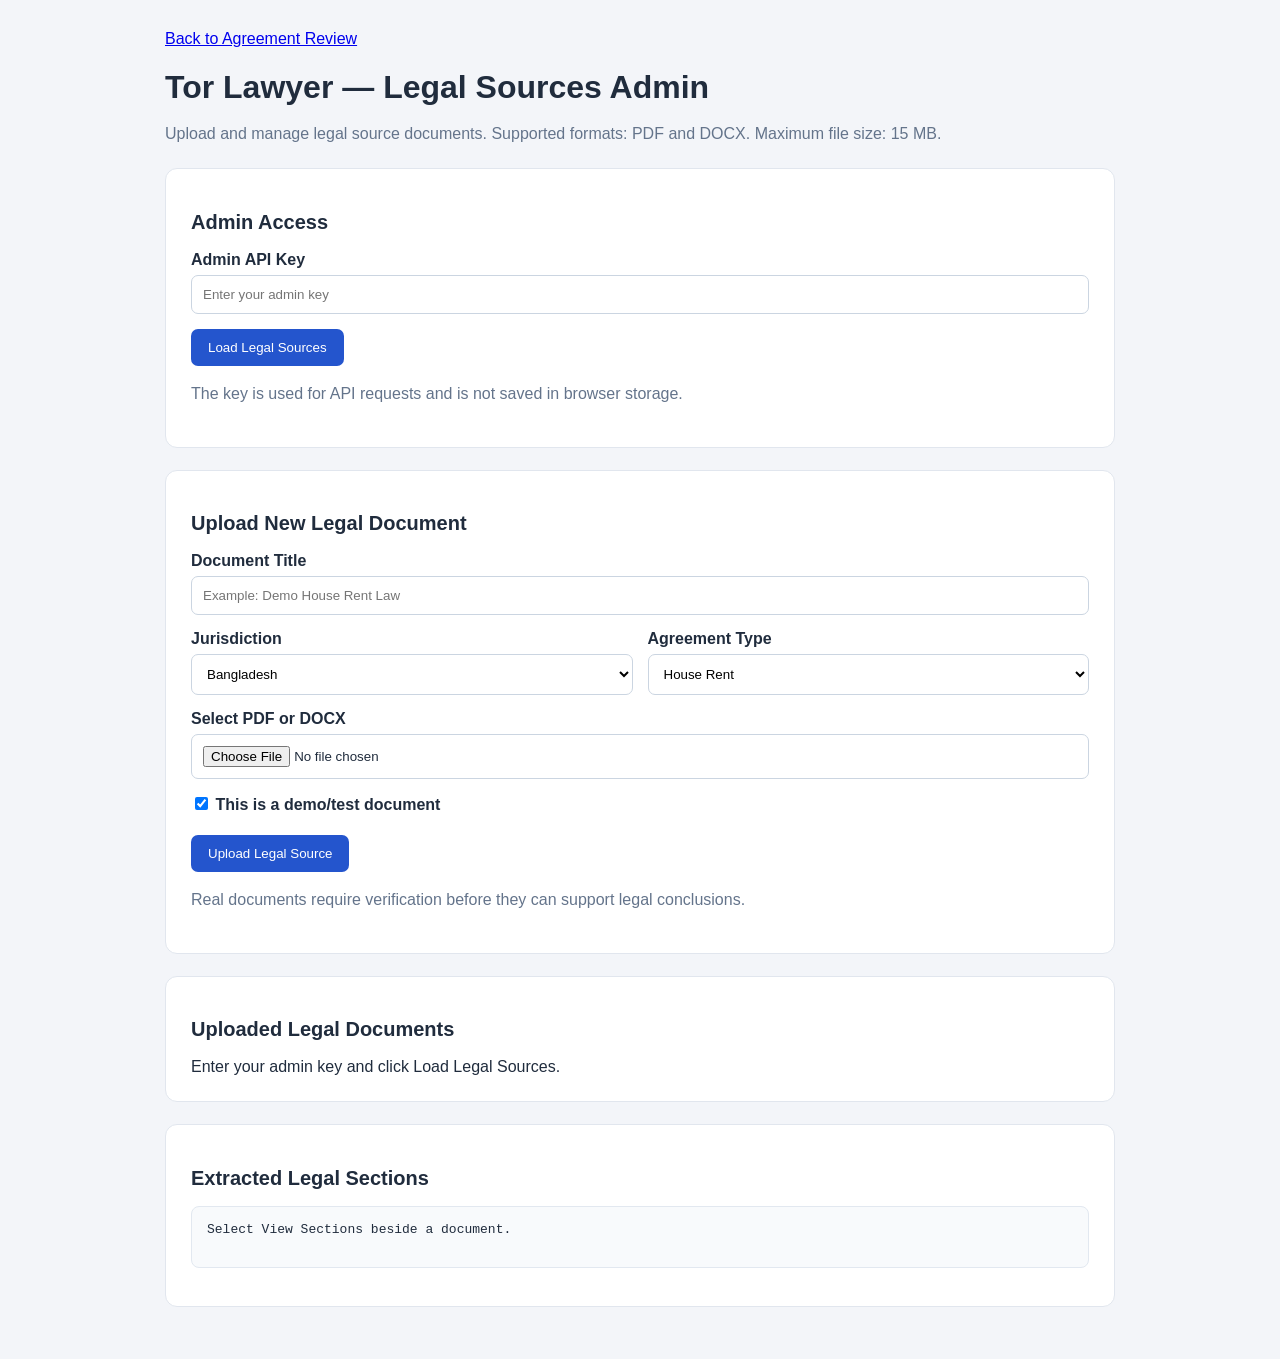
==== app/templates/admin_laws.html @ 07ab3e7b "added admin section and legal source" ====
<!DOCTYPE html>
<html lang="en">
<head>
    <meta charset="UTF-8">
    <meta name="viewport"
          content="width=device-width, initial-scale=1">

    <title>Legal Sources Admin | Tor Lawyer</title>

    <style>
        * { box-sizing: border-box; }

        body {
            margin: 0;
            padding: 30px 18px;
            background: #f3f5f9;
            color: #202c3d;
            font-family: Arial, sans-serif;
        }

        main {
            max-width: 950px;
            margin: auto;
        }

        .card {
            background: white;
            border: 1px solid #e1e6ee;
            border-radius: 12px;
            padding: 25px;
            margin: 22px 0;
        }

        h1 { margin-bottom: 8px; }
        h2 { font-size: 20px; }
        p { line-height: 1.5; }

        .muted { color: #64748b; }

        label {
            display: block;
            font-weight: 600;
            margin: 15px 0 6px;
        }

        input, select {
            width: 100%;
            padding: 11px;
            border: 1px solid #cbd5e1;
            border-radius: 7px;
            background: white;
        }

        input[type="checkbox"] {
            width: auto;
        }

        button {
            padding: 11px 17px;
            border: 0;
            background: #2455cd;
            color: white;
            border-radius: 7px;
            cursor: pointer;
            margin-top: 15px;
        }

        button:hover { background: #163e9e; }

        .small-button {
            padding: 8px 11px;
            font-size: 13px;
            margin: 3px;
        }

        .row {
            display: grid;
            grid-template-columns: 1fr 1fr;
            gap: 15px;
        }

        .document {
            padding: 15px 0;
            border-bottom: 1px solid #e1e6ee;
        }

        .document:last-child {
            border-bottom: none;
        }

        .document-title {
            font-weight: bold;
            margin-bottom: 5px;
        }

        pre {
            white-space: pre-wrap;
            overflow-wrap: anywhere;
            background: #f8fafc;
            border: 1px solid #e2e8f0;
            border-radius: 8px;
            padding: 15px;
            max-height: 450px;
            overflow-y: auto;
        }

        #status {
            white-space: pre-wrap;
            margin-top: 15px;
        }

        @media (max-width: 650px) {
            .row { grid-template-columns: 1fr; }
            .card { padding: 18px; }
        }
    </style>
</head>

<body>
<main>

    <a href="/review">Back to Agreement Review</a>

    <h1>Tor Lawyer — Legal Sources Admin</h1>

    <p class="muted">
        Upload and manage legal source documents.
        Supported formats: PDF and DOCX.
        Maximum file size: 15 MB.
    </p>

    <!-- ADMIN KEY -->

    <section class="card">
        <h2>Admin Access</h2>

        <label for="adminKey">Admin API Key</label>
        <input
            type="password"
            id="adminKey"
            autocomplete="off"
            placeholder="Enter your admin key"
        >

        <button type="button" id="loadButton">
            Load Legal Sources
        </button>

        <p class="muted">
            The key is used for API requests and is
            not saved in browser storage.
        </p>
    </section>

    <!-- UPLOAD DOCUMENT -->

    <section class="card">
        <h2>Upload New Legal Document</h2>

        <form id="uploadForm">

            <label for="title">Document Title</label>
            <input
                type="text"
                id="title"
                required
                minlength="3"
                maxlength="200"
                placeholder="Example: Demo House Rent Law"
            >

            <div class="row">

                <div>
                    <label for="jurisdiction">
                        Jurisdiction
                    </label>

                    <select id="jurisdiction">
                        <option value="BD">Bangladesh</option>
                        <option value="IN">India</option>
                        <option value="GB">United Kingdom</option>
                        <option value="US">United States</option>
                    </select>
                </div>

                <div>
                    <label for="agreementType">
                        Agreement Type
                    </label>

                    <select id="agreementType">
                        <option value="house_rent">
                            House Rent
                        </option>
                        <option value="employment">
                            Employment
                        </option>
                        <option value="service">
                            Service / Freelance
                        </option>
                    </select>
                </div>

            </div>

            <label for="lawFile">Select PDF or DOCX</label>

            <input
                type="file"
                id="lawFile"
                accept=".pdf,.docx"
                required
            >

            <label>
                <input
                    type="checkbox"
                    id="isDemo"
                    checked
                >
                This is a demo/test document
            </label>

            <button type="submit">
                Upload Legal Source
            </button>
        </form>

        <p class="muted">
            Real documents require verification before
            they can support legal conclusions.
        </p>
    </section>

    <!-- SAVED DOCUMENTS -->

    <section class="card">
        <h2>Uploaded Legal Documents</h2>

        <div id="documentList">
            Enter your admin key and click
            Load Legal Sources.
        </div>
    </section>

    <!-- DOCUMENT DETAILS -->

    <section class="card">
        <h2>Extracted Legal Sections</h2>

        <pre id="documentDetails">
Select View Sections beside a document.
        </pre>
    </section>

    <p id="status" role="status" aria-live="polite"></p>

</main>

<script>
    const API = "/admin/legal-sources/";

    const getElement = (id) =>
        document.getElementById(id);

    function getHeaders() {
        const key = getElement("adminKey").value.trim();

        if (!key) {
            throw new Error("Enter your admin key first.");
        }

        return {
            "X-Admin-Key": key
        };
    }

    function setStatus(message) {
        getElement("status").textContent = message;
    }

    async function apiRequest(path, options = {}) {
        const response = await fetch(API + path, {
            ...options,
            cache: "no-store",
            headers: {
                ...getHeaders(),
                ...(options.headers || {})
            }
        });

        const data = await response.json();

        if (!response.ok) {
            throw new Error(
                typeof data.detail === "string"
                    ? data.detail
                    : JSON.stringify(data.detail)
            );
        }

        return data;
    }

    // ------------------------------------
    // UPLOAD LEGAL DOCUMENT
    // ------------------------------------

    getElement("uploadForm").addEventListener(
        "submit",
        async (event) => {
            event.preventDefault();

            const file = getElement("lawFile").files[0];

            if (!file) {
                setStatus("Please select a document.");
                return;
            }

            if (file.size > 15 * 1024 * 1024) {
                setStatus("File exceeds the 15 MB limit.");
                return;
            }

            const formData = new FormData();

            formData.append(
                "title",
                getElement("title").value
            );

            formData.append(
                "jurisdiction",
                getElement("jurisdiction").value
            );

            formData.append(
                "agreement_type",
                getElement("agreementType").value
            );

            formData.append(
                "is_demo",
                getElement("isDemo").checked
            );

            formData.append("file", file);

            try {
                setStatus("Uploading document...");

                const result = await apiRequest("", {
                    method: "POST",
                    body: formData
                });

                setStatus(result.message);

                getElement("uploadForm").reset();

                await loadDocuments();

            } catch (error) {
                setStatus("Error: " + error.message);
            }
        }
    );

    // ------------------------------------
    // LOAD LEGAL DOCUMENTS
    // ------------------------------------

    async function loadDocuments() {
        const result = await apiRequest("");

        const container = getElement("documentList");
        container.replaceChildren();

        if (result.documents.length === 0) {
            container.textContent =
                "No legal documents uploaded yet.";
            return;
        }

        for (const doc of result.documents) {
            const item = document.createElement("div");
            item.className = "document";

            const title = document.createElement("div");
            title.className = "document-title";
            title.textContent = doc.title;

            const info = document.createElement("p");
            info.className = "muted";
            info.textContent =
                `${doc.jurisdiction} | ` +
                `${doc.agreement_type} | ` +
                `Version ${doc.version} | ` +
                `${doc.verification_status}`;

            const viewButton =
                document.createElement("button");

            viewButton.type = "button";
            viewButton.className = "small-button";
            viewButton.textContent = "View Sections";

            viewButton.onclick = () =>
                viewDocument(doc.document_id);

            const replacement =
                document.createElement("input");

            replacement.type = "file";
            replacement.accept = ".pdf,.docx";

            const replaceButton =
                document.createElement("button");

            replaceButton.type = "button";
            replaceButton.className = "small-button";
            replaceButton.textContent = "Replace Document";

            replaceButton.onclick = () =>
                replaceDocument(
                    doc.document_id,
                    replacement.files[0]
                );

            item.append(
                title,
                info,
                viewButton,
                replacement,
                replaceButton
            );

            container.appendChild(item);
        }
    }

    // ------------------------------------
    // VIEW EXTRACTED SECTIONS
    // ------------------------------------

    async function viewDocument(documentId) {
        try {
            const data = await apiRequest(documentId);

            const lines = [
                `Title: ${data.source.title}`,
                `Version: ${data.source.version}`,
                `Status: ${data.source.verification_status}`,
                `Sections: ${data.sections.length}`,
                ""
            ];

            for (const section of data.sections) {
                lines.push(section.heading);
                lines.push(section.content);
                lines.push(
                    `Page: ${section.page_start ?? "N/A"}`
                );
                lines.push("");
            }

            getElement("documentDetails").textContent =
                lines.join("\n");

        } catch (error) {
            setStatus("Error: " + error.message);
        }
    }

    // ------------------------------------
    // REPLACE LEGAL DOCUMENT
    // ------------------------------------

    async function replaceDocument(documentId, file) {
        if (!file) {
            setStatus("Select a replacement file first.");
            return;
        }

        if (file.size > 15 * 1024 * 1024) {
            setStatus("File exceeds the 15 MB limit.");
            return;
        }

        const formData = new FormData();
        formData.append("file", file);

        try {
            const result = await apiRequest(
                `${documentId}/replace`,
                {
                    method: "POST",
                    body: formData
                }
            );

            setStatus(result.message);
            await loadDocuments();

        } catch (error) {
            setStatus("Error: " + error.message);
        }
    }

    getElement("loadButton").onclick = async () => {
        try {
            await loadDocuments();
            setStatus("Legal sources loaded.");
        } catch (error) {
            setStatus("Error: " + error.message);
        }
    };
</script>

</body>
</html>
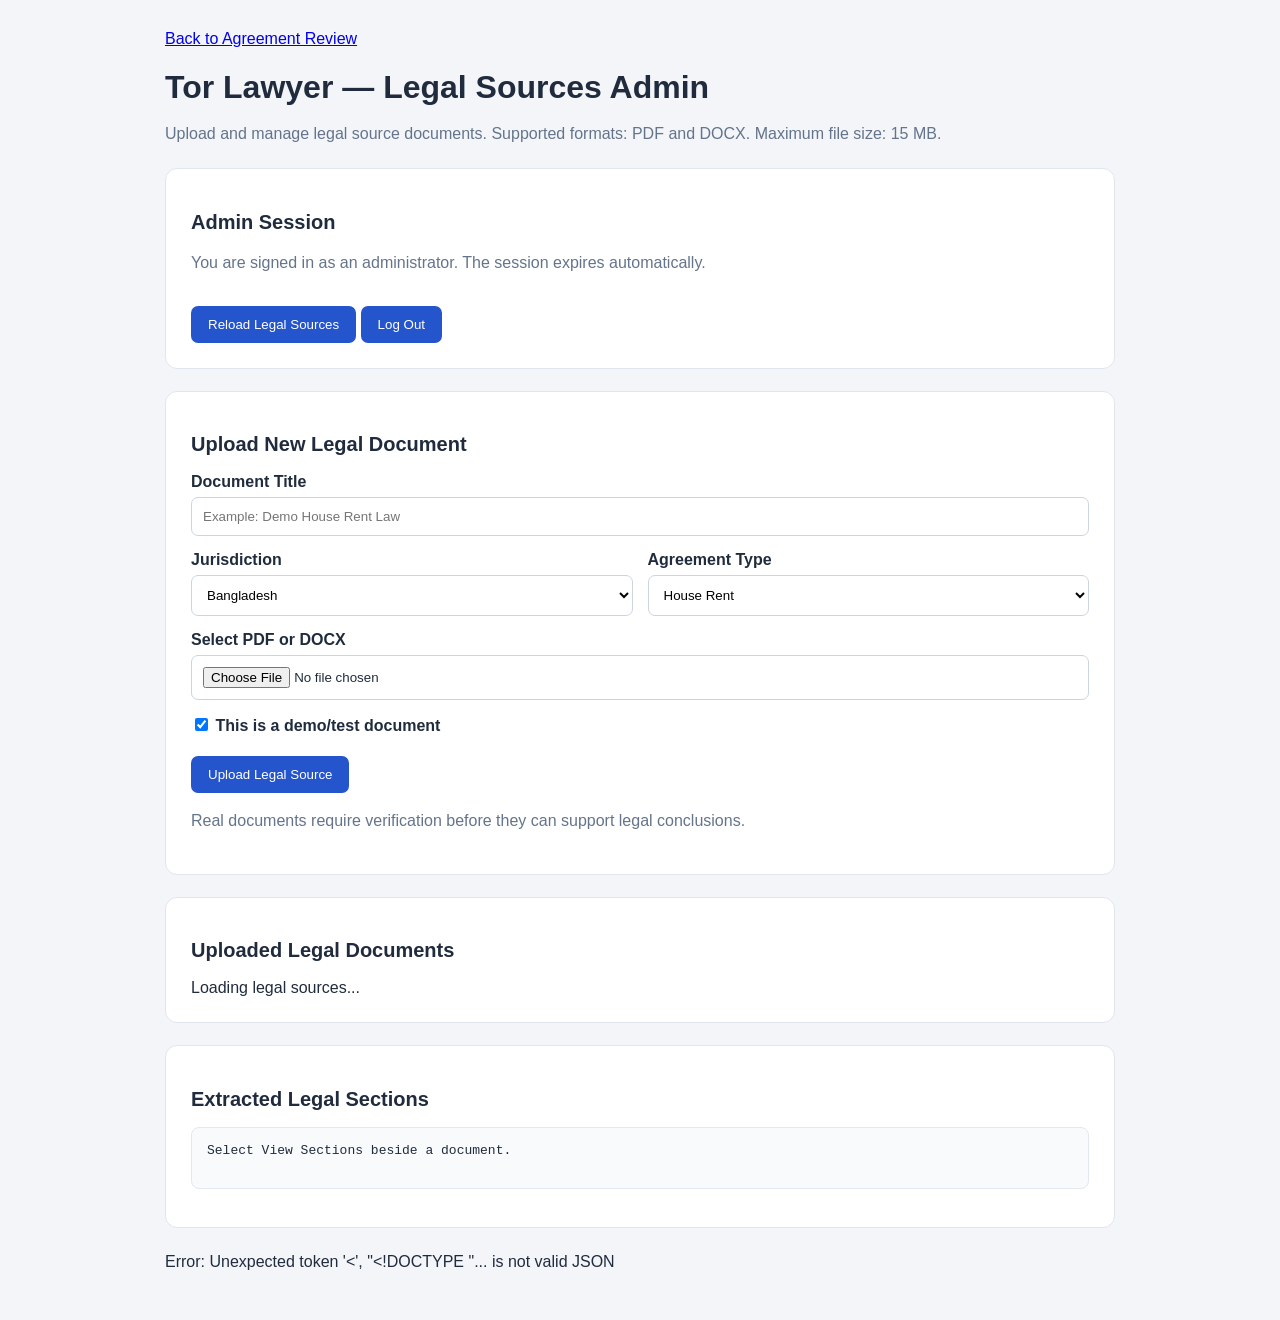
==== commit bce35787: "check ready" ====
--- a/app/templates/admin_laws.html
+++ b/app/templates/admin_laws.html
@@ -133,24 +133,20 @@
     <!-- ADMIN KEY -->
 
     <section class="card">
-        <h2>Admin Access</h2>
-
-        <label for="adminKey">Admin API Key</label>
-        <input
-            type="password"
-            id="adminKey"
-            autocomplete="off"
-            placeholder="Enter your admin key"
-        >
+        <h2>Admin Session</h2>
+
+        <p class="muted">
+            You are signed in as an administrator.
+            The session expires automatically.
+        </p>
 
         <button type="button" id="loadButton">
-            Load Legal Sources
+            Reload Legal Sources
         </button>
 
-        <p class="muted">
-            The key is used for API requests and is
-            not saved in browser storage.
-        </p>
+        <button type="button" id="logoutButton">
+            Log Out
+        </button>
     </section>
 
     <!-- UPLOAD DOCUMENT -->
@@ -240,8 +236,7 @@
         <h2>Uploaded Legal Documents</h2>
 
         <div id="documentList">
-            Enter your admin key and click
-            Load Legal Sources.
+            Loading legal sources...
         </div>
     </section>
 
@@ -265,15 +260,11 @@
     const getElement = (id) =>
         document.getElementById(id);
 
+    // Auth uses the HttpOnly session cookie (never readable here).
+    // This header proves the request came from this page (CSRF guard).
     function getHeaders() {
-        const key = getElement("adminKey").value.trim();
-
-        if (!key) {
-            throw new Error("Enter your admin key first.");
-        }
-
         return {
-            "X-Admin-Key": key
+            "X-Admin-Request": "1"
         };
     }
 
@@ -285,11 +276,18 @@
         const response = await fetch(API + path, {
             ...options,
             cache: "no-store",
+            credentials: "same-origin",
             headers: {
                 ...getHeaders(),
                 ...(options.headers || {})
             }
         });
+
+        // Session missing or expired: back to login
+        if (response.status === 401 || response.status === 403) {
+            window.location.assign("/admin/login");
+            throw new Error("Admin session expired.");
+        }
 
         const data = await response.json();
 
@@ -510,14 +508,33 @@
         }
     }
 
-    getElement("loadButton").onclick = async () => {
+    async function reloadDocuments() {
         try {
             await loadDocuments();
             setStatus("Legal sources loaded.");
         } catch (error) {
             setStatus("Error: " + error.message);
         }
+    }
+
+    getElement("loadButton").onclick = reloadDocuments;
+
+    getElement("logoutButton").onclick = async () => {
+        try {
+            await fetch("/admin/logout", {
+                method: "POST",
+                cache: "no-store",
+                credentials: "same-origin",
+                headers: getHeaders()
+            });
+        } finally {
+            window.location.assign("/admin/login");
+        }
     };
+
+    // Load immediately: the server only serves this page
+    // to a signed-in administrator.
+    reloadDocuments();
 </script>
 
 </body>
